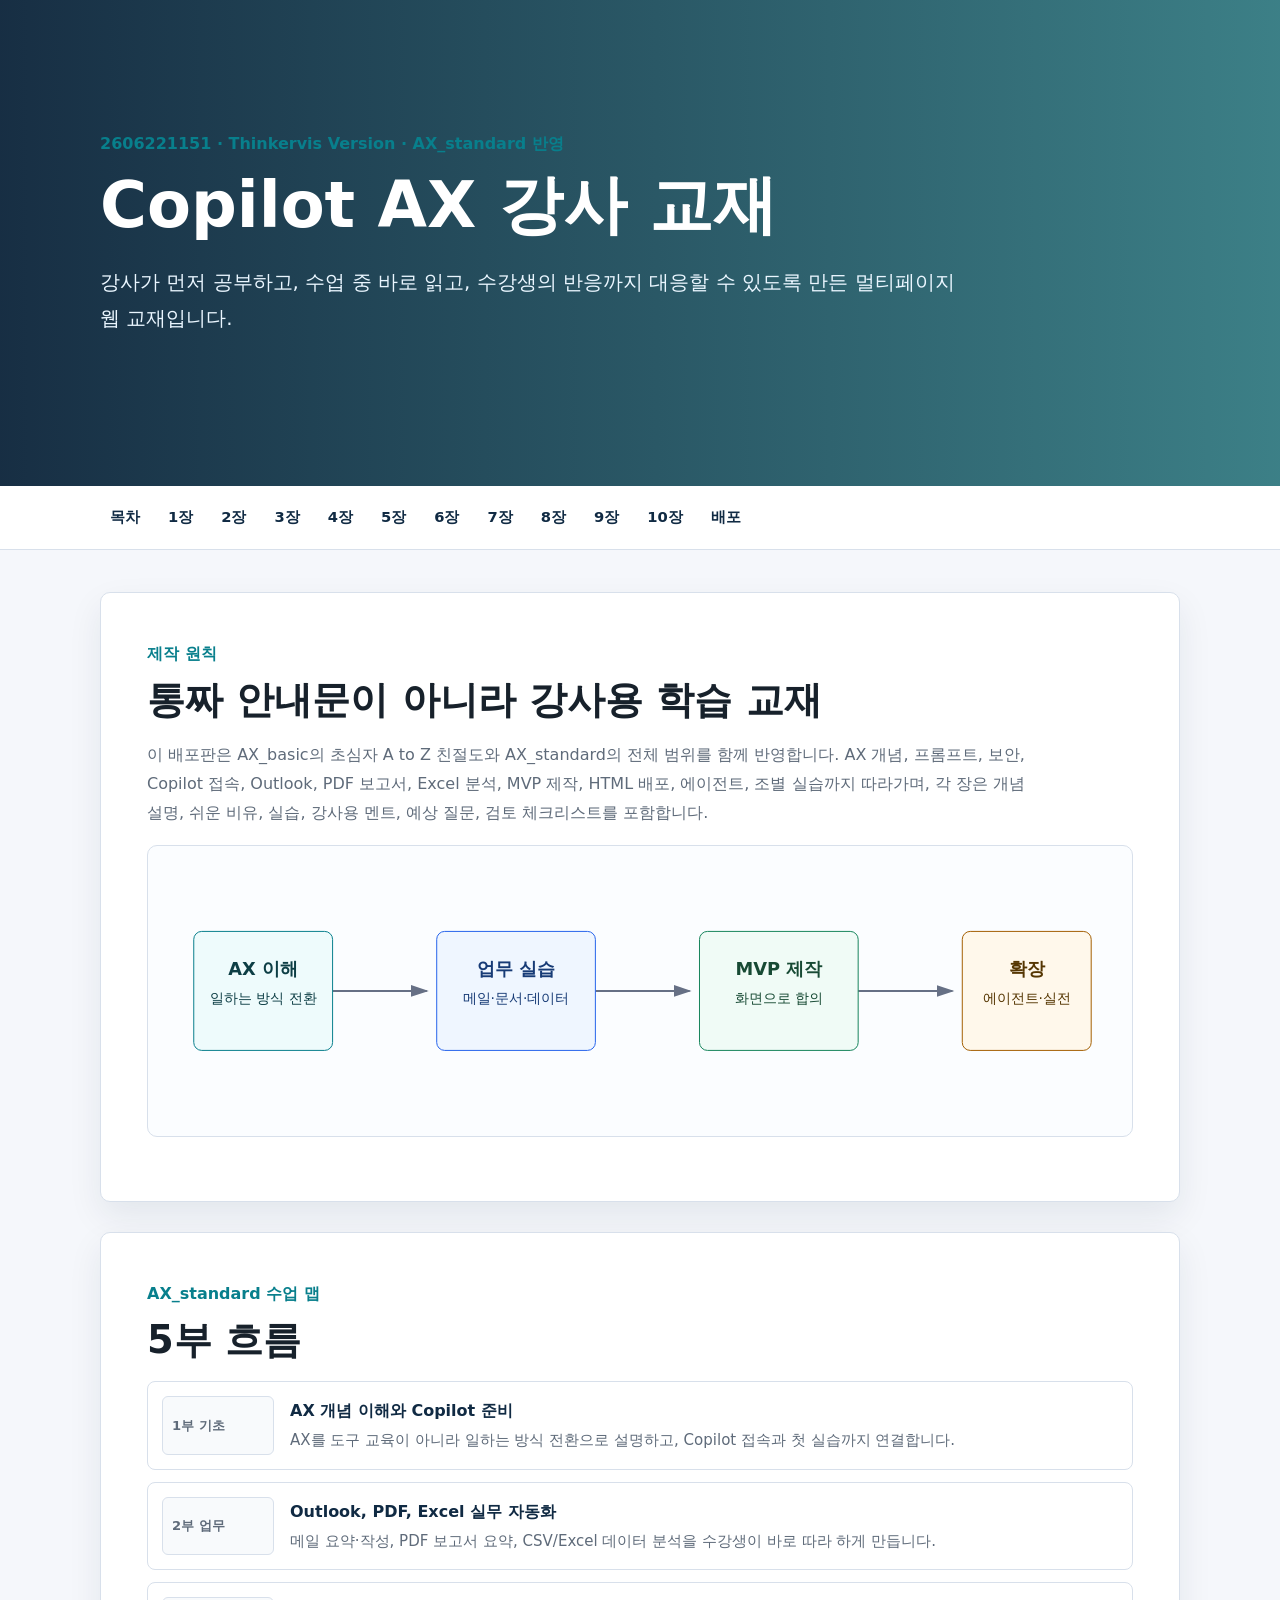
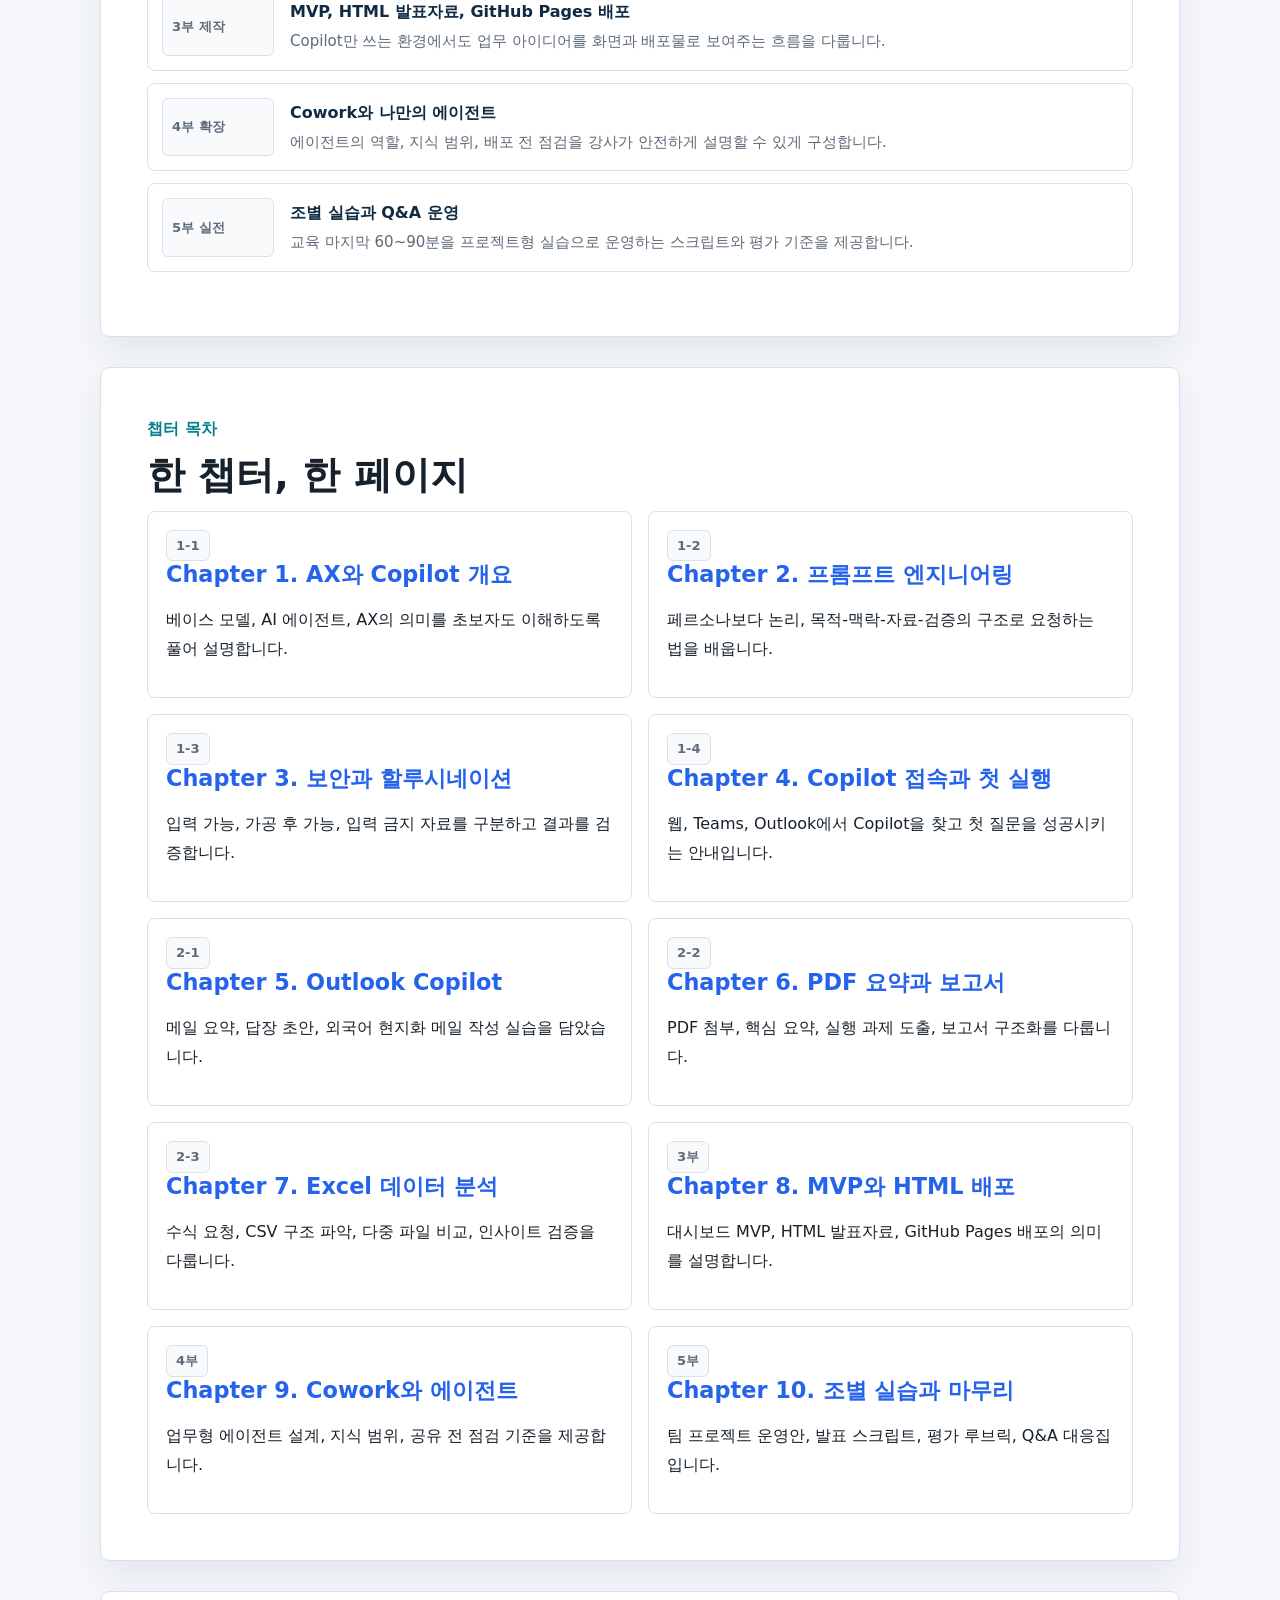
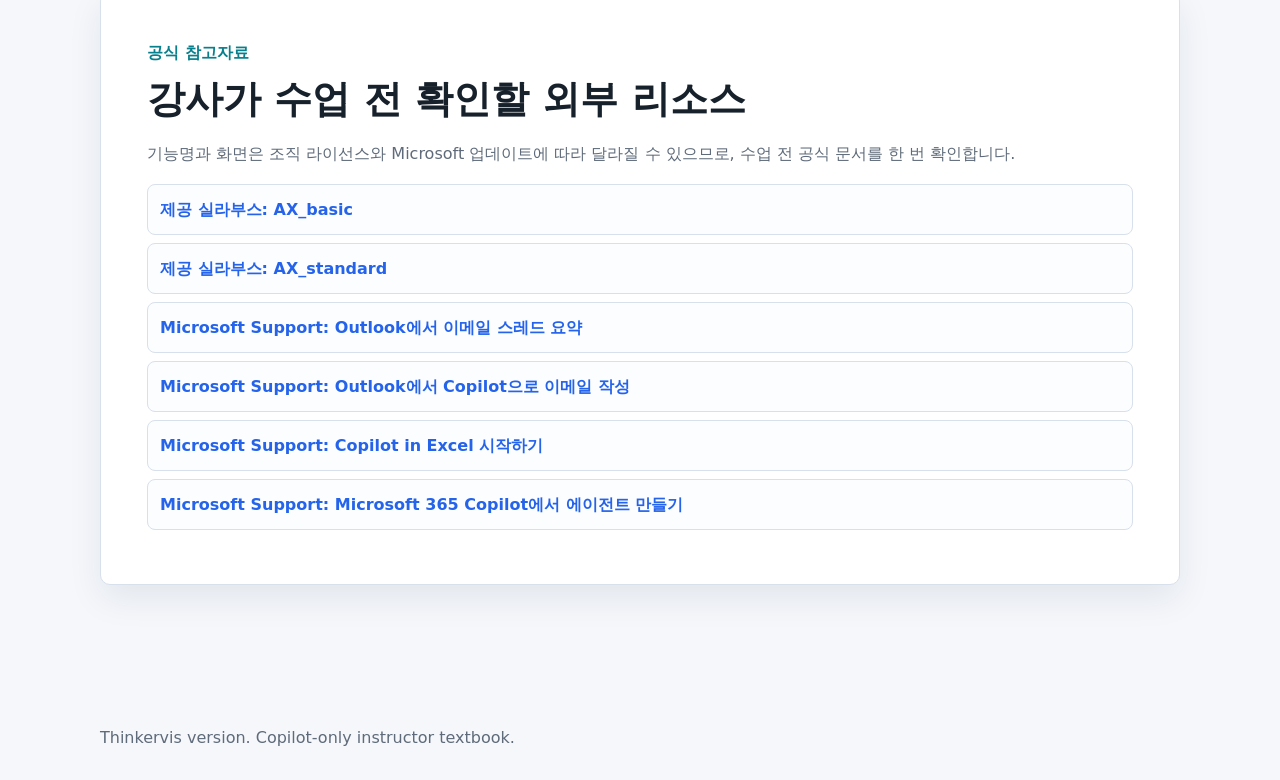
==== index.html @ 735b8ae1 "Publish Thinkervis Copilot AX textbook" ====
<!doctype html>
<html lang="ko">
<head>
  <meta charset="utf-8">
  <meta name="viewport" content="width=device-width, initial-scale=1">
  <title>Thinkervis Copilot AX 강사 교재</title>
  <link rel="stylesheet" href="styles.css">
  <script defer src="script.js"></script>
</head>
<body>
  <header class="hero">
    <div class="wrap">
      <div class="kicker">2606221151 · Thinkervis Version · AX_standard 반영</div>
      <h1>Copilot AX 강사 교재</h1>
      <p>강사가 먼저 공부하고, 수업 중 바로 읽고, 수강생의 반응까지 대응할 수 있도록 만든 멀티페이지 웹 교재입니다.</p>
    </div>
  </header>
  <nav class="topnav">
    <div class="wrap">
      <a href="index.html">목차</a>
      <a href="chapter1.html">1장</a>
      <a href="chapter2.html">2장</a>
      <a href="chapter3.html">3장</a>
      <a href="chapter4.html">4장</a>
      <a href="chapter5.html">5장</a>
      <a href="chapter6.html">6장</a>
      <a href="chapter7.html">7장</a>
      <a href="chapter8.html">8장</a>
      <a href="chapter9.html">9장</a>
      <a href="chapter10.html">10장</a>
      <a href="github-pages-guide.html">배포</a>
    </div>
  </nav>
  <main class="wrap">
    <section class="section">
      <div class="kicker">제작 원칙</div>
      <h2>통짜 안내문이 아니라 강사용 학습 교재</h2>
      <p class="lead">이 배포판은 AX_basic의 초심자 A to Z 친절도와 AX_standard의 전체 범위를 함께 반영합니다. AX 개념, 프롬프트, 보안, Copilot 접속, Outlook, PDF 보고서, Excel 분석, MVP 제작, HTML 배포, 에이전트, 조별 실습까지 따라가며, 각 장은 개념 설명, 쉬운 비유, 실습, 강사용 멘트, 예상 질문, 검토 체크리스트를 포함합니다.</p>
      <div class="diagram" aria-label="AX 수업 흐름 다이어그램">
        <svg viewBox="0 0 960 260" role="img">
          <defs>
            <marker id="arrow" markerWidth="10" markerHeight="10" refX="8" refY="3" orient="auto">
              <path d="M0,0 L0,6 L9,3 z" fill="#667085"></path>
            </marker>
          </defs>
          <path d="M170 130 H265" stroke="#667085" stroke-width="2" fill="none" marker-end="url(#arrow)"></path>
          <path d="M435 130 H530" stroke="#667085" stroke-width="2" fill="none" marker-end="url(#arrow)"></path>
          <path d="M700 130 H795" stroke="#667085" stroke-width="2" fill="none" marker-end="url(#arrow)"></path>
          <rect x="30" y="70" width="140" height="120" rx="8" fill="#eefbfc" stroke="#087f8c"></rect>
          <text x="100" y="114" text-anchor="middle" font-size="18" font-weight="700" fill="#0d3e45">AX 이해</text>
          <text x="100" y="142" text-anchor="middle" font-size="14" fill="#0d3e45">일하는 방식 전환</text>
          <rect x="275" y="70" width="160" height="120" rx="8" fill="#eff6ff" stroke="#2563eb"></rect>
          <text x="355" y="114" text-anchor="middle" font-size="18" font-weight="700" fill="#173b76">업무 실습</text>
          <text x="355" y="142" text-anchor="middle" font-size="14" fill="#173b76">메일·문서·데이터</text>
          <rect x="540" y="70" width="160" height="120" rx="8" fill="#f0fbf6" stroke="#16845b"></rect>
          <text x="620" y="114" text-anchor="middle" font-size="18" font-weight="700" fill="#174a34">MVP 제작</text>
          <text x="620" y="142" text-anchor="middle" font-size="14" fill="#174a34">화면으로 합의</text>
          <rect x="805" y="70" width="130" height="120" rx="8" fill="#fff8eb" stroke="#a35f00"></rect>
          <text x="870" y="114" text-anchor="middle" font-size="18" font-weight="700" fill="#553602">확장</text>
          <text x="870" y="142" text-anchor="middle" font-size="14" fill="#553602">에이전트·실전</text>
        </svg>
      </div>
    </section>
    <section class="section">
      <div class="kicker">AX_standard 수업 맵</div>
      <h2>5부 흐름</h2>
      <div class="lesson-list">
        <div class="lesson"><span class="module-label">1부 기초</span><div><strong>AX 개념 이해와 Copilot 준비</strong><br><span class="mini">AX를 도구 교육이 아니라 일하는 방식 전환으로 설명하고, Copilot 접속과 첫 실습까지 연결합니다.</span></div></div>
        <div class="lesson"><span class="module-label">2부 업무</span><div><strong>Outlook, PDF, Excel 실무 자동화</strong><br><span class="mini">메일 요약·작성, PDF 보고서 요약, CSV/Excel 데이터 분석을 수강생이 바로 따라 하게 만듭니다.</span></div></div>
        <div class="lesson"><span class="module-label">3부 제작</span><div><strong>MVP, HTML 발표자료, GitHub Pages 배포</strong><br><span class="mini">Copilot만 쓰는 환경에서도 업무 아이디어를 화면과 배포물로 보여주는 흐름을 다룹니다.</span></div></div>
        <div class="lesson"><span class="module-label">4부 확장</span><div><strong>Cowork와 나만의 에이전트</strong><br><span class="mini">에이전트의 역할, 지식 범위, 배포 전 점검을 강사가 안전하게 설명할 수 있게 구성합니다.</span></div></div>
        <div class="lesson"><span class="module-label">5부 실전</span><div><strong>조별 실습과 Q&A 운영</strong><br><span class="mini">교육 마지막 60~90분을 프로젝트형 실습으로 운영하는 스크립트와 평가 기준을 제공합니다.</span></div></div>
      </div>
    </section>
    <section class="section">
      <div class="kicker">챕터 목차</div>
      <h2>한 챕터, 한 페이지</h2>
      <div class="grid">
        <article class="card chapter-card col-6"><span class="module-label">1-1</span><h3><a href="chapter1.html">Chapter 1. AX와 Copilot 개요</a></h3><p>베이스 모델, AI 에이전트, AX의 의미를 초보자도 이해하도록 풀어 설명합니다.</p></article>
        <article class="card chapter-card col-6"><span class="module-label">1-2</span><h3><a href="chapter2.html">Chapter 2. 프롬프트 엔지니어링</a></h3><p>페르소나보다 논리, 목적-맥락-자료-검증의 구조로 요청하는 법을 배웁니다.</p></article>
        <article class="card chapter-card col-6"><span class="module-label">1-3</span><h3><a href="chapter3.html">Chapter 3. 보안과 할루시네이션</a></h3><p>입력 가능, 가공 후 가능, 입력 금지 자료를 구분하고 결과를 검증합니다.</p></article>
        <article class="card chapter-card col-6"><span class="module-label">1-4</span><h3><a href="chapter4.html">Chapter 4. Copilot 접속과 첫 실행</a></h3><p>웹, Teams, Outlook에서 Copilot을 찾고 첫 질문을 성공시키는 안내입니다.</p></article>
        <article class="card chapter-card col-6"><span class="module-label">2-1</span><h3><a href="chapter5.html">Chapter 5. Outlook Copilot</a></h3><p>메일 요약, 답장 초안, 외국어 현지화 메일 작성 실습을 담았습니다.</p></article>
        <article class="card chapter-card col-6"><span class="module-label">2-2</span><h3><a href="chapter6.html">Chapter 6. PDF 요약과 보고서</a></h3><p>PDF 첨부, 핵심 요약, 실행 과제 도출, 보고서 구조화를 다룹니다.</p></article>
        <article class="card chapter-card col-6"><span class="module-label">2-3</span><h3><a href="chapter7.html">Chapter 7. Excel 데이터 분석</a></h3><p>수식 요청, CSV 구조 파악, 다중 파일 비교, 인사이트 검증을 다룹니다.</p></article>
        <article class="card chapter-card col-6"><span class="module-label">3부</span><h3><a href="chapter8.html">Chapter 8. MVP와 HTML 배포</a></h3><p>대시보드 MVP, HTML 발표자료, GitHub Pages 배포의 의미를 설명합니다.</p></article>
        <article class="card chapter-card col-6"><span class="module-label">4부</span><h3><a href="chapter9.html">Chapter 9. Cowork와 에이전트</a></h3><p>업무형 에이전트 설계, 지식 범위, 공유 전 점검 기준을 제공합니다.</p></article>
        <article class="card chapter-card col-6"><span class="module-label">5부</span><h3><a href="chapter10.html">Chapter 10. 조별 실습과 마무리</a></h3><p>팀 프로젝트 운영안, 발표 스크립트, 평가 루브릭, Q&A 대응집입니다.</p></article>
      </div>
    </section>
    <section class="section">
      <div class="kicker">공식 참고자료</div>
      <h2>강사가 수업 전 확인할 외부 리소스</h2>
      <p class="lead">기능명과 화면은 조직 라이선스와 Microsoft 업데이트에 따라 달라질 수 있으므로, 수업 전 공식 문서를 한 번 확인합니다.</p>
      <div class="resource-list">
        <a href="https://adrian-jeong.github.io/share_html/AX_basic">제공 실라부스: AX_basic</a>
        <a href="https://adrian-jeong.github.io/share_html/AX_standard">제공 실라부스: AX_standard</a>
        <a href="https://support.microsoft.com/en-us/outlook/copilot-pages/summarize-an-email-thread-with-copilot-in-outlook">Microsoft Support: Outlook에서 이메일 스레드 요약</a>
        <a href="https://support.microsoft.com/en-us/outlook/copilot-pages/draft-an-email-message-with-copilot-in-outlook">Microsoft Support: Outlook에서 Copilot으로 이메일 작성</a>
        <a href="https://support.microsoft.com/en-us/excel/copilot/get-started-with-copilot-in-excel">Microsoft Support: Copilot in Excel 시작하기</a>
        <a href="https://support.microsoft.com/en-us/microsoft-365-copilot/build-your-own-agent-with-microsoft-365-copilot">Microsoft Support: Microsoft 365 Copilot에서 에이전트 만들기</a>
      </div>
    </section>
  </main>
  <footer class="wrap footer">Thinkervis version. Copilot-only instructor textbook.</footer>
</body>
</html>
---- styles.css ----
:root {
  --ink: #17212b;
  --muted: #5f6b7a;
  --bg: #f5f7fb;
  --paper: #ffffff;
  --line: #d8e0eb;
  --navy: #102a43;
  --teal: #087f8c;
  --blue: #2563eb;
  --green: #16845b;
  --amber: #a35f00;
  --red: #b42318;
}

* { box-sizing: border-box; }

body {
  margin: 0;
  background: var(--bg);
  color: var(--ink);
  font: 16px/1.82 system-ui, -apple-system, BlinkMacSystemFont, "Segoe UI", sans-serif;
  letter-spacing: 0;
}

a { color: var(--blue); text-decoration: none; }
a:hover { text-decoration: underline; }

.hero {
  color: white;
  min-height: 54vh;
  display: grid;
  align-items: center;
  padding: 56px 24px;
  background: linear-gradient(90deg, rgba(14,38,60,.96), rgba(8,94,102,.78));
}

.wrap { width: min(1080px, calc(100% - 32px)); margin: 0 auto; }

h1, h2, h3, h4 { margin: 0; line-height: 1.24; letter-spacing: 0; }
h1 { font-size: clamp(2.2rem, 5vw, 4.8rem); max-width: 940px; }
h2 { font-size: clamp(1.75rem, 3vw, 2.55rem); margin-bottom: 12px; }
h3 { font-size: 1.4rem; margin-top: 34px; margin-bottom: 10px; }
h4 { font-size: 1.08rem; margin-top: 22px; margin-bottom: 8px; }

.hero p { color: #eaf6ff; max-width: 860px; font-size: clamp(1.02rem, 2vw, 1.24rem); }

.topnav {
  position: sticky;
  top: 0;
  z-index: 20;
  border-bottom: 1px solid var(--line);
  background: rgba(255,255,255,.96);
  backdrop-filter: blur(12px);
}

.topnav .wrap {
  display: flex;
  flex-wrap: wrap;
  gap: 8px;
  padding: 10px 0;
}

.topnav a {
  color: var(--navy);
  font-weight: 800;
  font-size: .92rem;
  padding: 8px 10px;
  border-radius: 6px;
}

.topnav a:hover { background: #edf4fb; text-decoration: none; }

main { padding: 42px 0 80px; }

.section {
  background: var(--paper);
  border: 1px solid var(--line);
  border-radius: 10px;
  padding: clamp(24px, 4vw, 46px);
  margin-bottom: 30px;
  box-shadow: 0 14px 34px rgba(16,42,67,.08);
}

.kicker { color: var(--teal); font-weight: 900; margin-bottom: 8px; }
.lead { color: var(--muted); max-width: 880px; }

.grid { display: grid; grid-template-columns: repeat(12, 1fr); gap: 16px; }
.col-3 { grid-column: span 3; }
.col-4 { grid-column: span 4; }
.col-6 { grid-column: span 6; }
.col-8 { grid-column: span 8; }
.col-12 { grid-column: span 12; }

.card {
  min-height: 100%;
  border: 1px solid var(--line);
  border-radius: 8px;
  padding: 18px;
  background: white;
}

.chapter-card h3 { margin-top: 0; }

.module-label {
  display: inline-flex;
  align-items: center;
  gap: 6px;
  min-height: 28px;
  padding: 3px 9px;
  border: 1px solid var(--line);
  border-radius: 6px;
  background: #f8fafc;
  color: var(--muted);
  font-weight: 800;
  font-size: .82rem;
}

.lesson-list {
  display: grid;
  gap: 12px;
  margin: 18px 0;
}

.lesson {
  display: grid;
  grid-template-columns: 112px 1fr;
  gap: 16px;
  border: 1px solid var(--line);
  border-radius: 8px;
  padding: 14px;
  background: white;
}

.lesson strong { color: var(--navy); }

.mini {
  color: var(--muted);
  font-size: .94rem;
}

.checklist {
  padding-left: 22px;
}

.checklist li {
  margin: 7px 0;
}

.resource-list a {
  display: block;
  padding: 10px 12px;
  margin: 8px 0;
  border: 1px solid var(--line);
  border-radius: 8px;
  background: #fbfdff;
  font-weight: 800;
}

.box {
  border: 1px solid var(--line);
  border-left: 6px solid var(--teal);
  border-radius: 8px;
  padding: 16px 18px;
  margin: 16px 0;
  background: #eefbfc;
  color: #0d3e45;
}

.box.tip { border-left-color: var(--green); background: #f0fbf6; color: #174a34; }
.box.warn { border-left-color: var(--amber); background: #fff8eb; color: #553602; }
.box.danger { border-left-color: var(--red); background: #fff1ef; color: #5b1d16; }
.box.teacher { border-left-color: #344054; background: #f7f9fc; color: #344054; }

.prompt {
  position: relative;
  margin: 18px 0;
}

pre {
  white-space: pre-wrap;
  word-break: keep-all;
  overflow-wrap: anywhere;
  background: #101828;
  color: #f8fafc;
  border-radius: 8px;
  padding: 18px;
  line-height: 1.62;
  font-size: .94rem;
}

.copy-btn {
  position: absolute;
  top: 10px;
  right: 10px;
  min-height: 32px;
  border: 1px solid rgba(255,255,255,.25);
  border-radius: 6px;
  background: rgba(255,255,255,.12);
  color: white;
  font-weight: 800;
  cursor: pointer;
}

table { width: 100%; border-collapse: collapse; margin: 14px 0; }
th, td { border: 1px solid var(--line); padding: 10px; text-align: left; vertical-align: top; }
th { background: #f1f5f9; }

.diagram {
  margin: 18px 0;
  border: 1px solid var(--line);
  border-radius: 10px;
  background: #fbfdff;
  padding: 16px;
  overflow-x: auto;
}

.diagram svg { width: 100%; min-width: 760px; height: auto; display: block; }

.dialogue { display: grid; gap: 10px; margin: 14px 0; }
.turn { border: 1px solid var(--line); border-radius: 8px; padding: 12px 14px; background: white; }
.student { border-left: 5px solid var(--amber); }
.teacher-turn { border-left: 5px solid var(--green); }

.footer { color: var(--muted); padding: 28px 0; }

@media (max-width: 860px) {
  .col-3, .col-4, .col-6, .col-8 { grid-column: span 12; }
  .lesson { grid-template-columns: 1fr; }
}
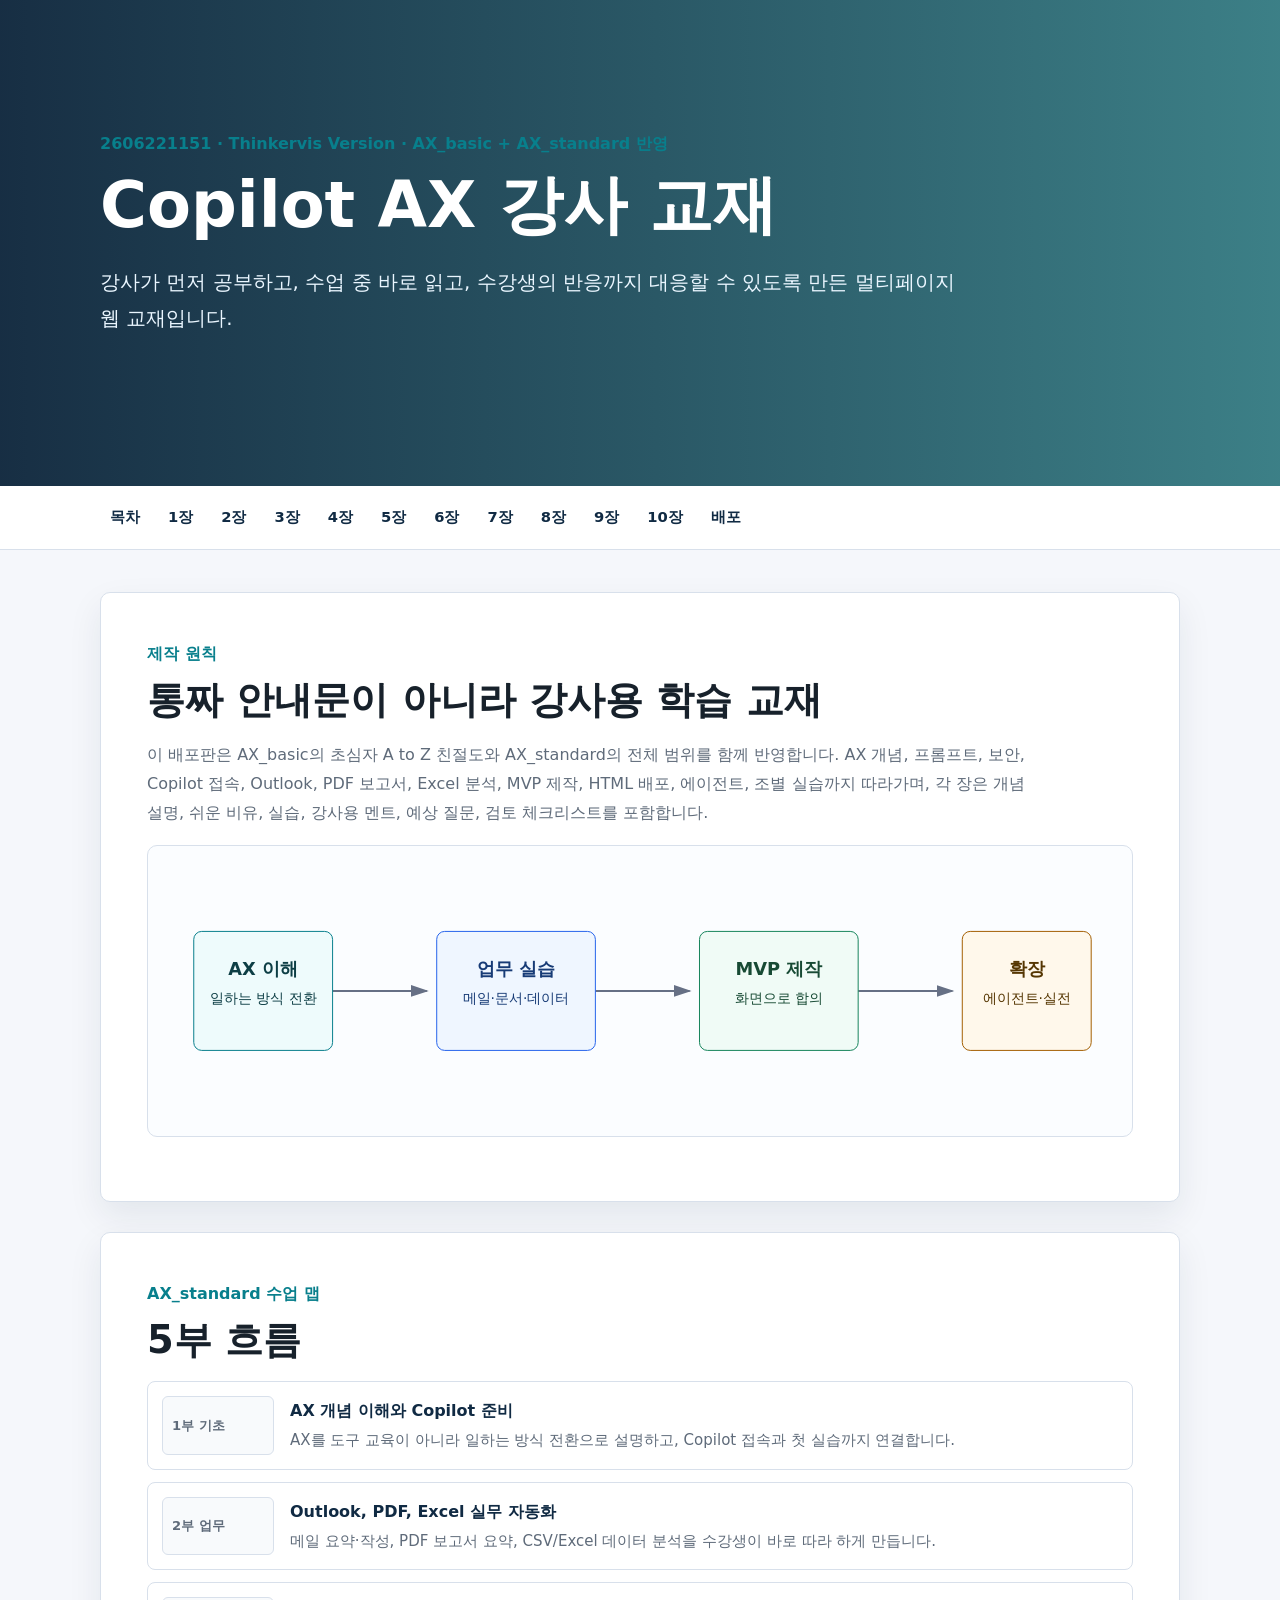
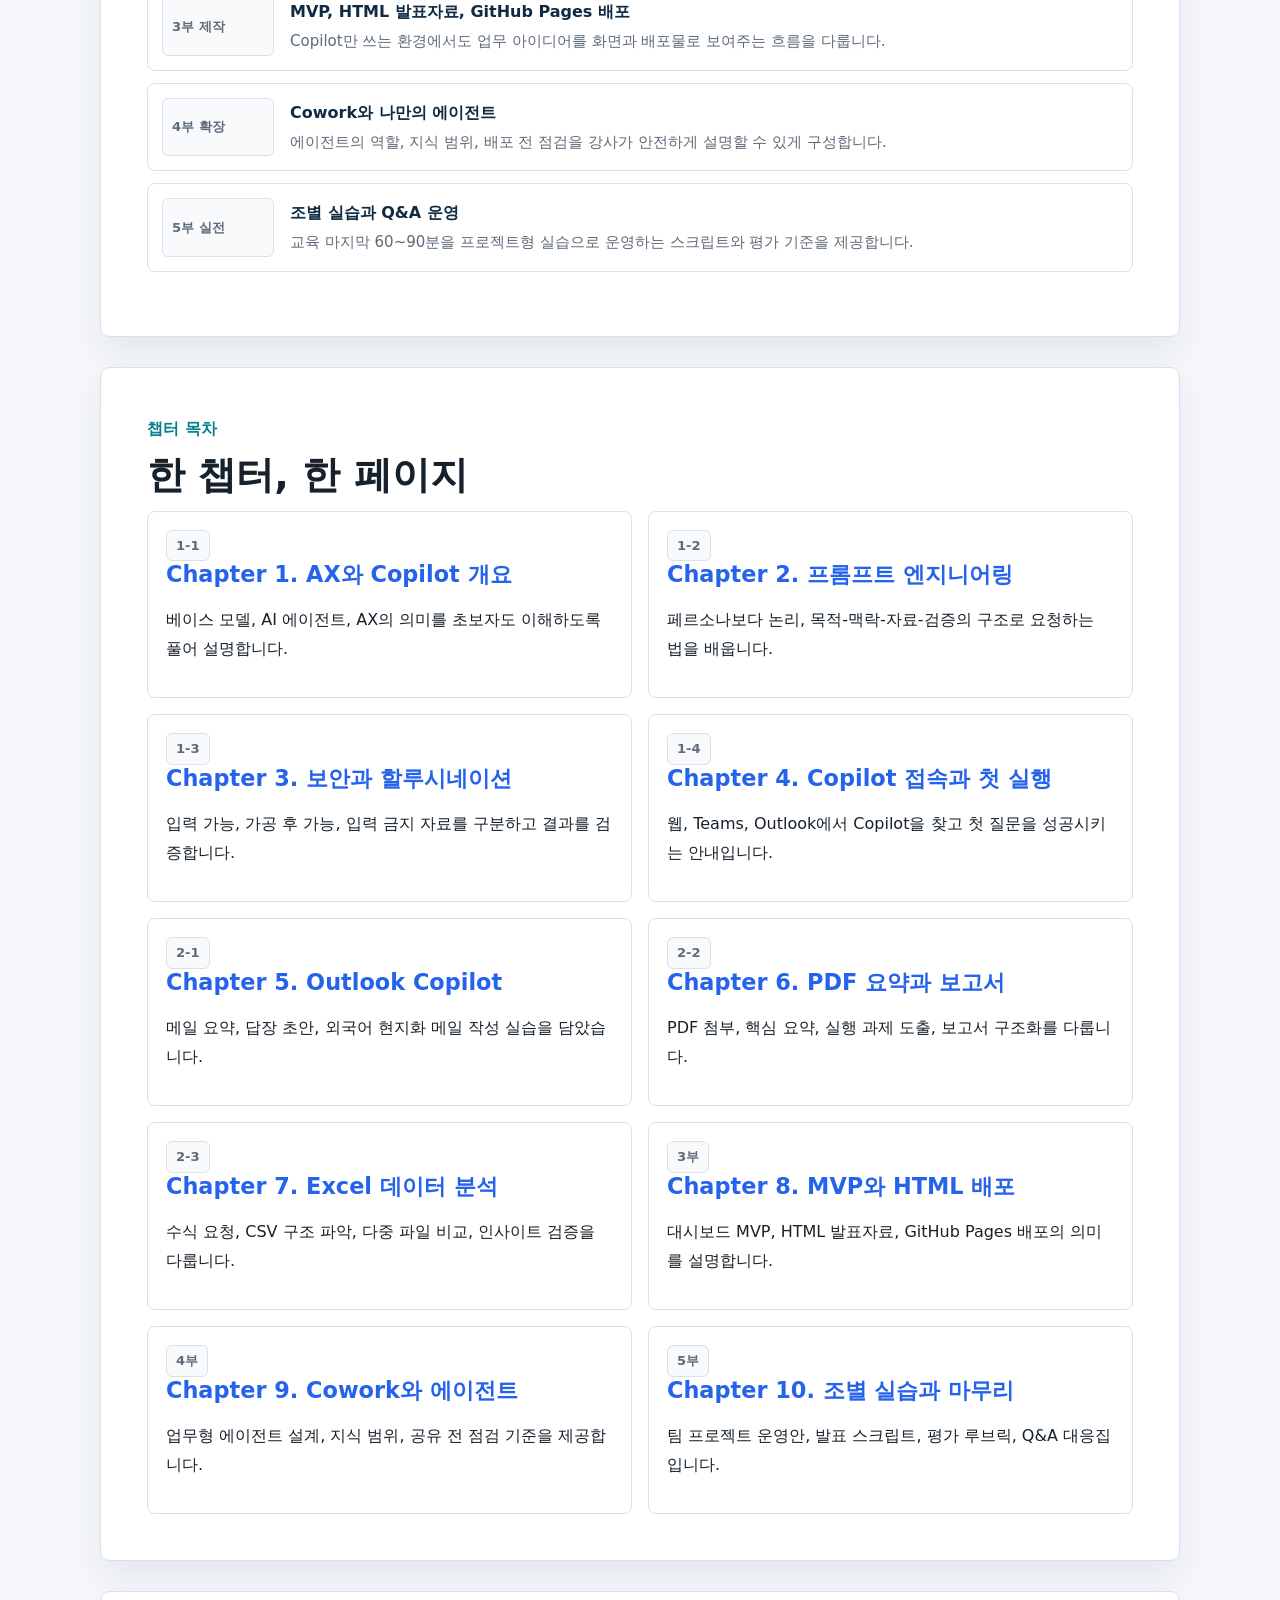
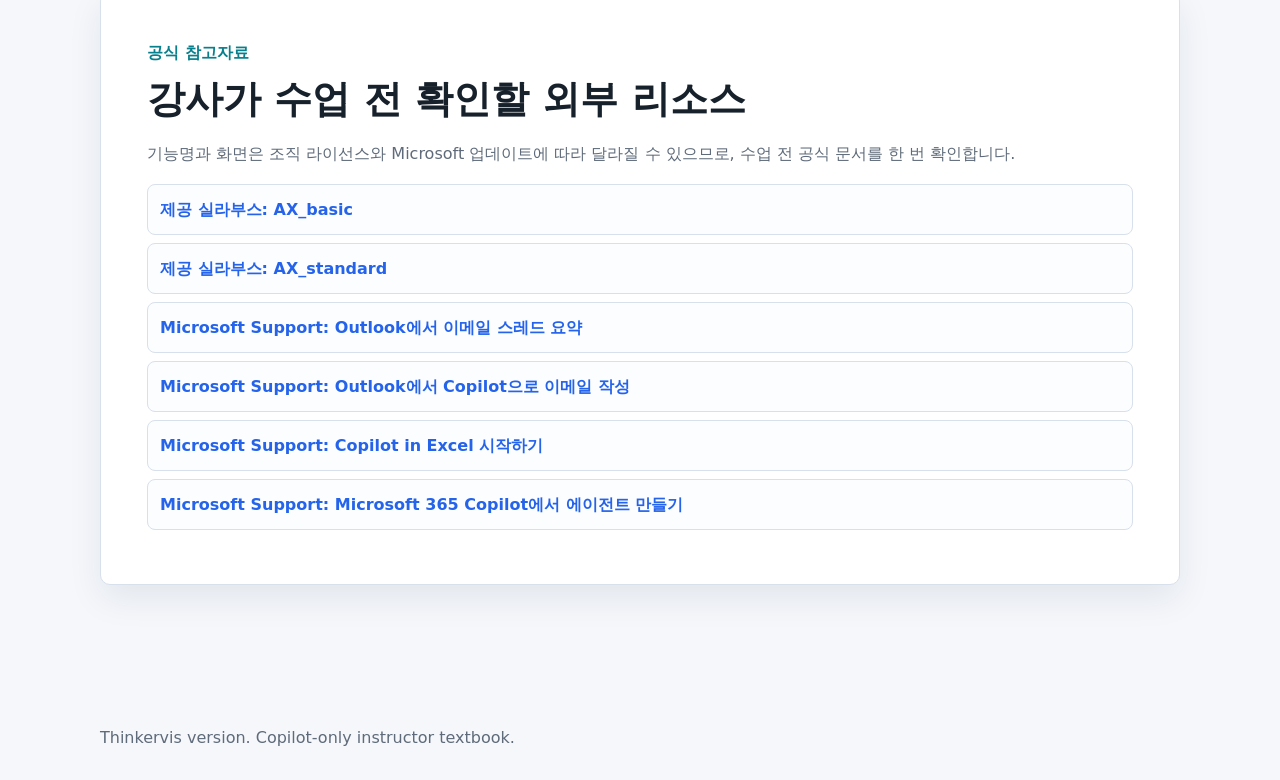
==== commit 74d96af4: "Reflect AX basic and standard syllabus" ====
--- a/index.html
+++ b/index.html
@@ -10,7 +10,7 @@
 <body>
   <header class="hero">
     <div class="wrap">
-      <div class="kicker">2606221151 · Thinkervis Version · AX_standard 반영</div>
+      <div class="kicker">2606221151 · Thinkervis Version · AX_basic + AX_standard 반영</div>
       <h1>Copilot AX 강사 교재</h1>
       <p>강사가 먼저 공부하고, 수업 중 바로 읽고, 수강생의 반응까지 대응할 수 있도록 만든 멀티페이지 웹 교재입니다.</p>
     </div>
